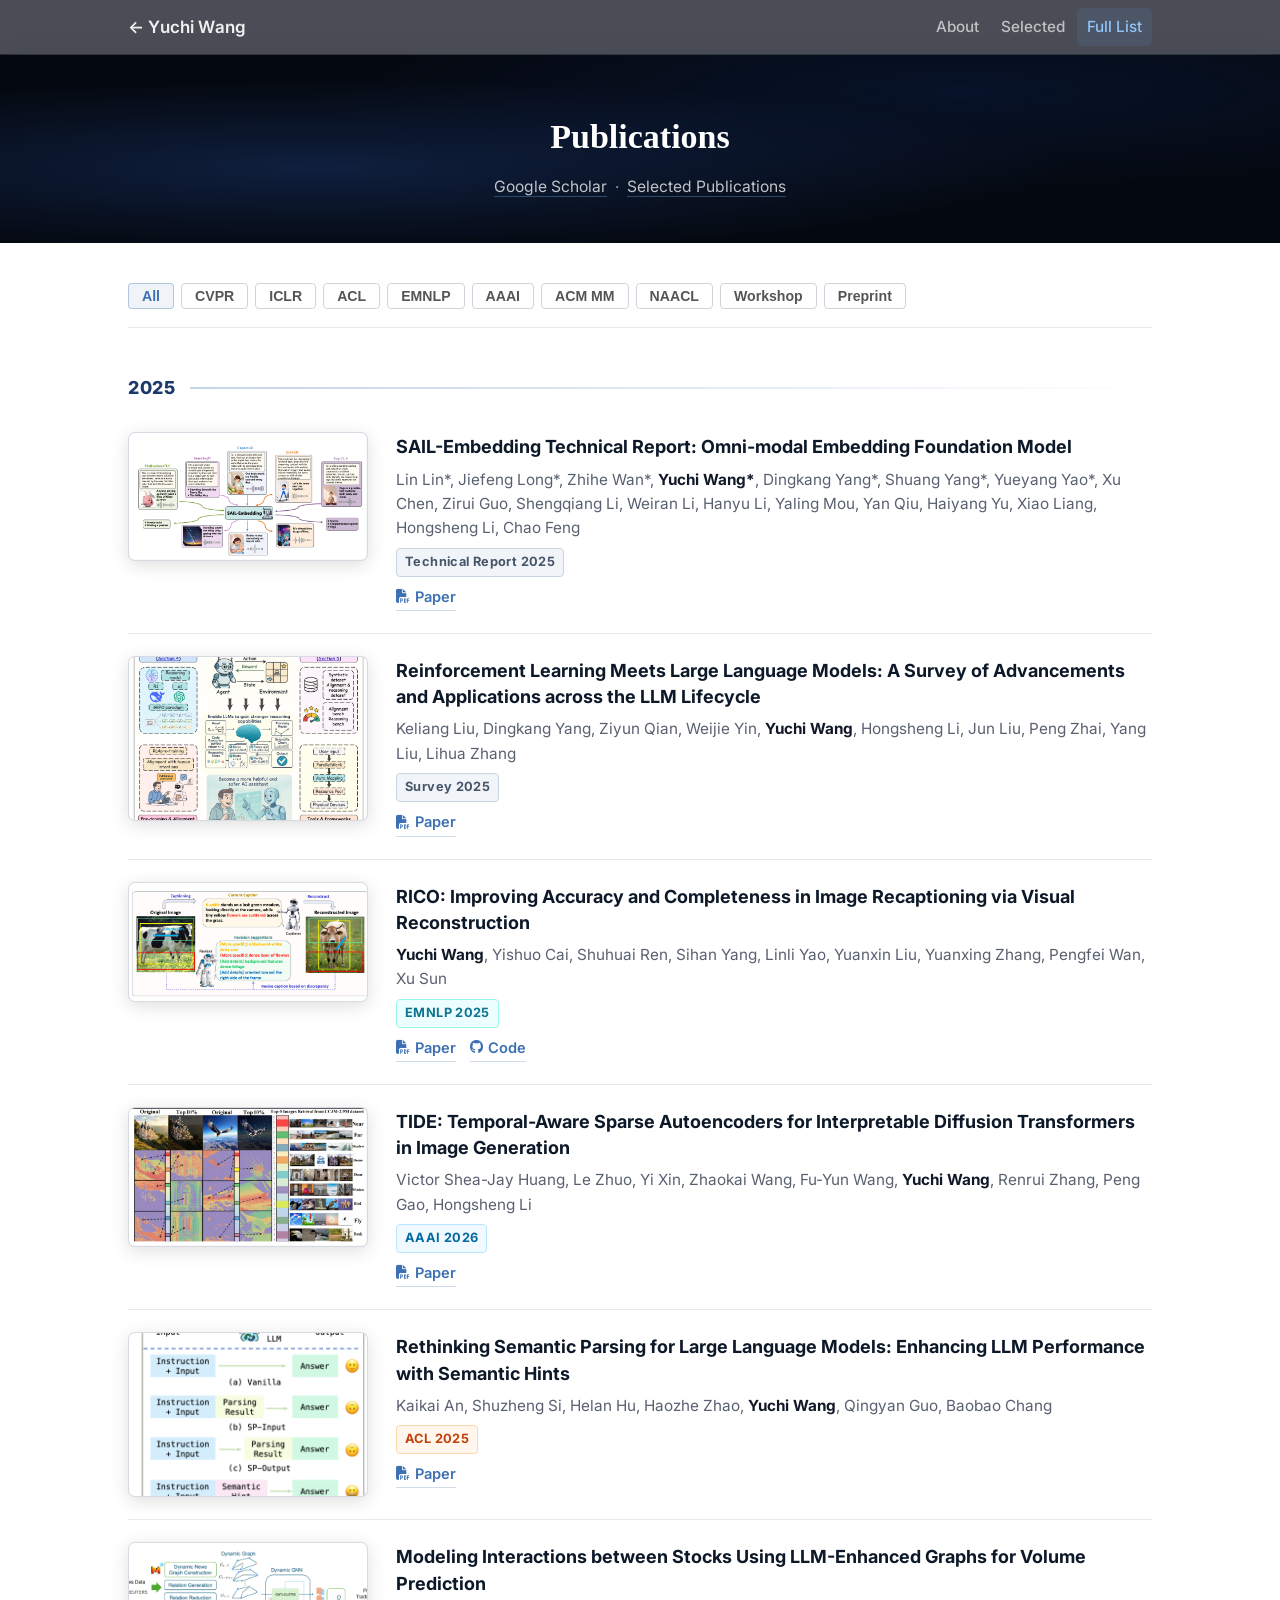
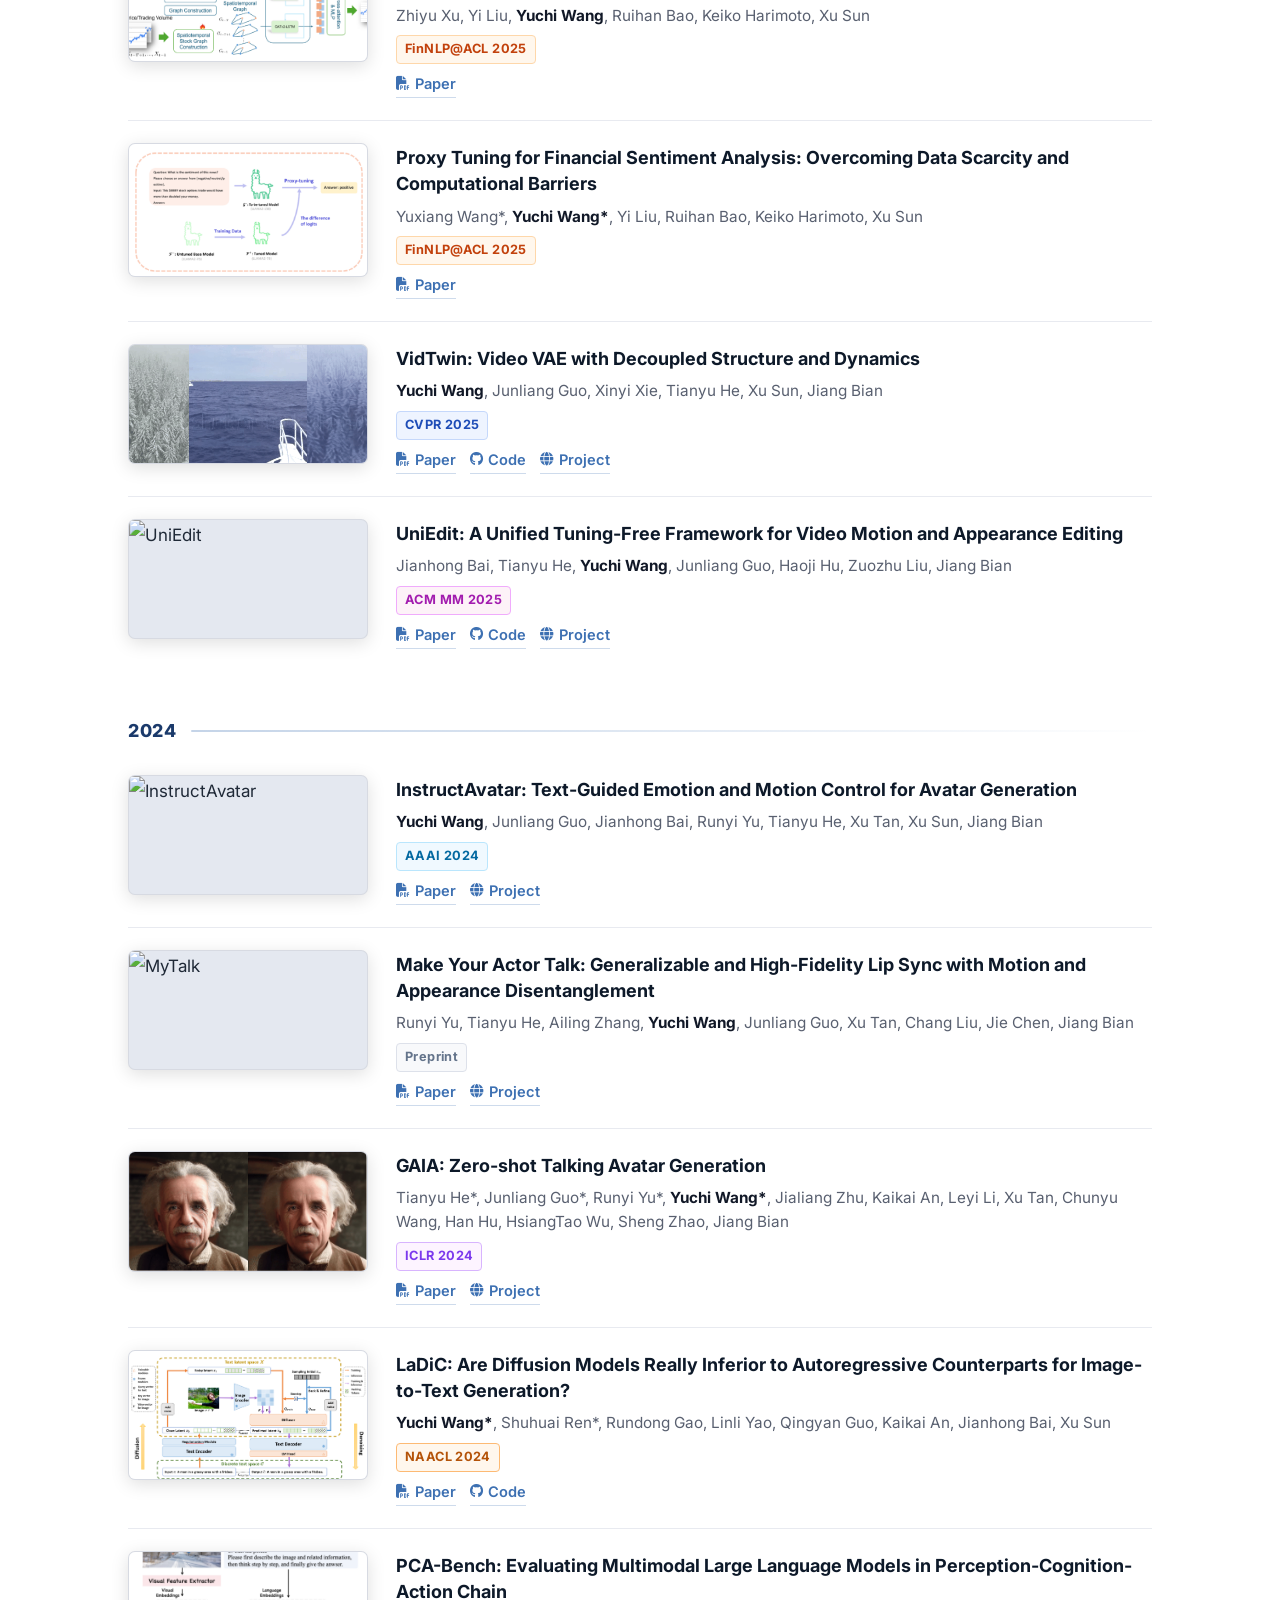
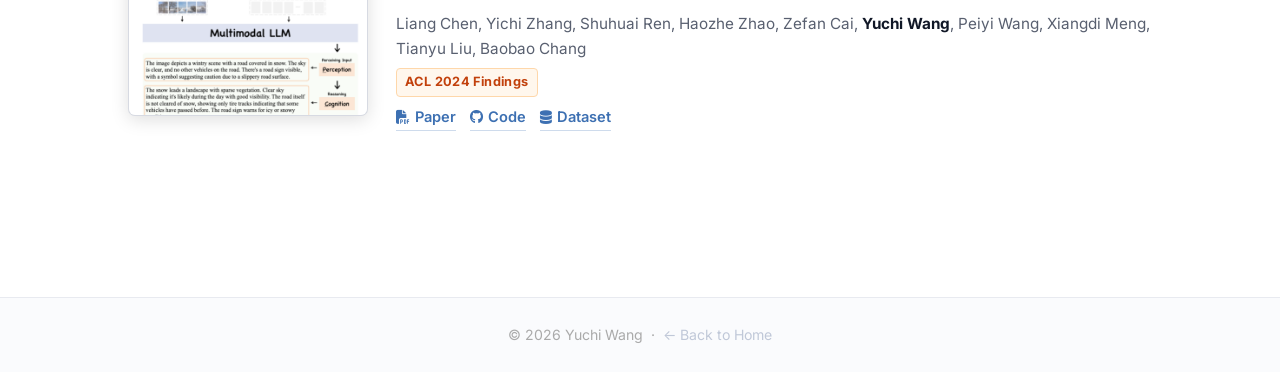
==== fulllist.html @ 80d5db93 "init" ====
<!DOCTYPE html>
<html lang="en">
<head>
  <meta charset="UTF-8">
  <meta name="viewport" content="width=device-width, initial-scale=1.0">
  <title>Full Publication List – Yuchi Wang</title>
  <link rel="preconnect" href="https://fonts.googleapis.com">
  <link rel="preconnect" href="https://fonts.gstatic.com" crossorigin>
  <link href="https://fonts.googleapis.com/css2?family=Inter:wght@300;400;500;600;700&display=swap" rel="stylesheet">
  <link rel="stylesheet" href="https://cdnjs.cloudflare.com/ajax/libs/font-awesome/6.5.0/css/all.min.css">
  <link rel="stylesheet" href="style.css">
  <style>
    body { padding-top: 54px; }

    .fl-header {
      background:
        radial-gradient(ellipse at 25% 60%, rgba(40,85,170,0.3) 0%, transparent 55%),
        radial-gradient(ellipse at 75% 20%, rgba(20,55,130,0.22) 0%, transparent 48%),
        #04080F;
      padding: 52px 48px 42px;
      text-align: center; color: #fff;
    }
    .fl-header h1 {
      font-family: 'Palatino Linotype', Palatino, Georgia, serif;
      font-size: 2rem; font-weight: 700; margin-bottom: 6px;
    }
    .fl-header p { color: rgba(255,255,255,0.6); font-size: 0.92rem; }
    .fl-header a { color: rgba(255,255,255,0.75); border-bottom: 1px solid rgba(144,196,248,0.3); }
    .fl-header a:hover { color: #90C4F8; border-bottom-color: #90C4F8; }

    .fl-content {
      max-width: 1120px; margin: 0 auto; padding: 40px 48px 80px;
    }

    /* Filter bar */
    .filter-bar {
      display: flex; flex-wrap: wrap; gap: 7px;
      margin-bottom: 36px; padding-bottom: 18px;
      border-bottom: 1px solid #e8eaf0;
    }
    .filter-btn {
      padding: 4px 13px; border-radius: 4px;
      border: 1px solid #d1d5db; background: #fff;
      font-size: 0.83rem; font-weight: 600; color: #555;
      cursor: pointer; transition: all 0.2s;
    }
    .filter-btn:hover, .filter-btn.active {
      background: rgba(61,112,178,0.08);
      border-color: rgba(61,112,178,0.35); color: #3D70B2;
    }

    /* Year section header */
    .year-section { margin-top: 44px; }
    .year-section:first-of-type { margin-top: 0; }
    .year-header {
      display: flex; align-items: center; gap: 14px;
      margin-bottom: 6px;
      font-size: 1.05rem; font-weight: 800;
      color: #1B3A6B; letter-spacing: 0.04em;
    }
    .year-header::after {
      content: ""; flex: 1; height: 2px; border-radius: 999px;
      background: linear-gradient(90deg, rgba(61,112,178,0.3) 0%, transparent 100%);
    }

    /* Use shared pub-item styles from style.css */
    /* Slightly smaller image for full list */
    .fl-content .pub-img { width: 240px; }
    .fl-content .pub-img img { min-height: 120px; max-height: 165px; }
    .fl-content .pub-item { padding: 22px 0; }

    @media (max-width: 820px) {
      .fl-content { padding: 24px 20px 60px; }
      .fl-header { padding: 40px 20px 32px; }
    }
  </style>
</head>
<body>

<nav id="navbar" class="scrolled">
  <div class="nav-inner">
    <a class="nav-brand" href="index.html">← Yuchi Wang</a>
    <ul class="nav-links">
      <li><a href="index.html#about">About</a></li>
      <li><a href="index.html#publications">Selected</a></li>
      <li><a href="fulllist.html" class="active">Full List</a></li>
    </ul>
  </div>
</nav>

<div class="fl-header">
  <h1>Publications</h1>
  <p>
    <a href="https://scholar.google.com/citations?user=RxuU_0YAAAAJ" target="_blank">Google Scholar</a>
    &nbsp;·&nbsp;
    <a href="index.html#publications">Selected Publications</a>
  </p>
</div>

<div class="fl-content">

  <!-- Filter bar -->
  <div class="filter-bar" id="filterBar">
    <button class="filter-btn active" data-filter="all">All</button>
    <button class="filter-btn" data-filter="cvpr">CVPR</button>
    <button class="filter-btn" data-filter="iclr">ICLR</button>
    <button class="filter-btn" data-filter="acl">ACL</button>
    <button class="filter-btn" data-filter="emnlp">EMNLP</button>
    <button class="filter-btn" data-filter="aaai">AAAI</button>
    <button class="filter-btn" data-filter="acmm">ACM MM</button>
    <button class="filter-btn" data-filter="naacl">NAACL</button>
    <button class="filter-btn" data-filter="workshop">Workshop</button>
    <button class="filter-btn" data-filter="preprint">Preprint</button>
  </div>

  <!-- ═══════════════ 2025 ═══════════════ -->
  <div class="year-section" data-year="2025">
    <div class="year-header">2025</div>

    <div class="pub-item" data-venue="preprint">
      <div class="pub-img">
        <img src="assets/papers/sailemb.png" alt="SAIL-Embedding" onerror="this.style.background='#e4e8f0'">
      </div>
      <div class="pub-info">
        <div class="pub-title">SAIL-Embedding Technical Report: Omni-modal Embedding Foundation Model</div>
        <div class="pub-authors">Lin Lin*, Jiefeng Long*, Zhihe Wan*, <strong>Yuchi Wang*</strong>, Dingkang Yang*, Shuang Yang*, Yueyang Yao*, Xu Chen, Zirui Guo, Shengqiang Li, Weiran Li, Hanyu Li, Yaling Mou, Yan Qiu, Haiyang Yu, Xiao Liang, Hongsheng Li, Chao Feng</div>
        <div class="pub-venue">
          <span class="venue-badge badge-report">Technical Report 2025</span>
        </div>
        <div class="pub-links">
          <a href="https://arxiv.org/abs/2510.12709" target="_blank"><i class="fa fa-file-pdf"></i> Paper</a>
        </div>
      </div>
    </div>

    <div class="pub-item" data-venue="preprint">
      <div class="pub-img">
        <img src="assets/papers/rl_survey.png" alt="RL Survey" onerror="this.style.background='#e4e8f0'">
      </div>
      <div class="pub-info">
        <div class="pub-title">Reinforcement Learning Meets Large Language Models: A Survey of Advancements and Applications across the LLM Lifecycle</div>
        <div class="pub-authors">Keliang Liu, Dingkang Yang, Ziyun Qian, Weijie Yin, <strong>Yuchi Wang</strong>, Hongsheng Li, Jun Liu, Peng Zhai, Yang Liu, Lihua Zhang</div>
        <div class="pub-venue">
          <span class="venue-badge badge-report">Survey 2025</span>
        </div>
        <div class="pub-links">
          <a href="https://arxiv.org/pdf/2509.16679" target="_blank"><i class="fa fa-file-pdf"></i> Paper</a>
        </div>
      </div>
    </div>

    <div class="pub-item" data-venue="emnlp">
      <div class="pub-img">
        <img src="assets/papers/rico.png" alt="RICO" onerror="this.style.background='#e4e8f0'">
      </div>
      <div class="pub-info">
        <div class="pub-title">RICO: Improving Accuracy and Completeness in Image Recaptioning via Visual Reconstruction</div>
        <div class="pub-authors"><strong>Yuchi Wang</strong>, Yishuo Cai, Shuhuai Ren, Sihan Yang, Linli Yao, Yuanxin Liu, Yuanxing Zhang, Pengfei Wan, Xu Sun</div>
        <div class="pub-venue">
          <span class="venue-badge badge-emnlp">EMNLP 2025</span>
        </div>
        <div class="pub-links">
          <a href="https://arxiv.org/abs/2505.22613" target="_blank"><i class="fa fa-file-pdf"></i> Paper</a>
          <a href="https://github.com/wangyuchi369/RICO" target="_blank"><i class="fa-brands fa-github"></i> Code</a>
        </div>
      </div>
    </div>

    <div class="pub-item" data-venue="aaai">
      <div class="pub-img">
        <img src="assets/papers/tide.png" alt="TIDE" onerror="this.style.background='#e4e8f0'">
      </div>
      <div class="pub-info">
        <div class="pub-title">TIDE: Temporal-Aware Sparse Autoencoders for Interpretable Diffusion Transformers in Image Generation</div>
        <div class="pub-authors">Victor Shea-Jay Huang, Le Zhuo, Yi Xin, Zhaokai Wang, Fu-Yun Wang, <strong>Yuchi Wang</strong>, Renrui Zhang, Peng Gao, Hongsheng Li</div>
        <div class="pub-venue">
          <span class="venue-badge badge-aaai">AAAI 2026</span>
        </div>
        <div class="pub-links">
          <a href="https://arxiv.org/pdf/2503.07050" target="_blank"><i class="fa fa-file-pdf"></i> Paper</a>
        </div>
      </div>
    </div>

    <div class="pub-item" data-venue="acl">
      <div class="pub-img">
        <img src="assets/papers/rethink.png" alt="Rethinking Semantic Parsing" onerror="this.style.background='#e4e8f0'">
      </div>
      <div class="pub-info">
        <div class="pub-title">Rethinking Semantic Parsing for Large Language Models: Enhancing LLM Performance with Semantic Hints</div>
        <div class="pub-authors">Kaikai An, Shuzheng Si, Helan Hu, Haozhe Zhao, <strong>Yuchi Wang</strong>, Qingyan Guo, Baobao Chang</div>
        <div class="pub-venue">
          <span class="venue-badge badge-acl">ACL 2025</span>
        </div>
        <div class="pub-links">
          <a href="https://aclanthology.org/2025.acl-short.79.pdf" target="_blank"><i class="fa fa-file-pdf"></i> Paper</a>
        </div>
      </div>
    </div>

    <div class="pub-item" data-venue="workshop">
      <div class="pub-img">
        <img src="assets/papers/graph.png" alt="Stock Graph LLM" onerror="this.style.background='#e4e8f0'">
      </div>
      <div class="pub-info">
        <div class="pub-title">Modeling Interactions between Stocks Using LLM-Enhanced Graphs for Volume Prediction</div>
        <div class="pub-authors">Zhiyu Xu, Yi Liu, <strong>Yuchi Wang</strong>, Ruihan Bao, Keiko Harimoto, Xu Sun</div>
        <div class="pub-venue">
          <span class="venue-badge badge-acl">FinNLP@ACL 2025</span>
        </div>
        <div class="pub-links">
          <a href="#" target="_blank"><i class="fa fa-file-pdf"></i> Paper</a>
        </div>
      </div>
    </div>

    <div class="pub-item" data-venue="workshop">
      <div class="pub-img">
        <img src="assets/papers/proxy.png" alt="Proxy Tuning" onerror="this.style.background='#e4e8f0'">
      </div>
      <div class="pub-info">
        <div class="pub-title">Proxy Tuning for Financial Sentiment Analysis: Overcoming Data Scarcity and Computational Barriers</div>
        <div class="pub-authors">Yuxiang Wang*, <strong>Yuchi Wang*</strong>, Yi Liu, Ruihan Bao, Keiko Harimoto, Xu Sun</div>
        <div class="pub-venue">
          <span class="venue-badge badge-acl">FinNLP@ACL 2025</span>
        </div>
        <div class="pub-links">
          <a href="#" target="_blank"><i class="fa fa-file-pdf"></i> Paper</a>
        </div>
      </div>
    </div>

    <div class="pub-item" data-venue="cvpr">
      <div class="pub-img">
        <img src="assets/papers/vidtwin.gif" alt="VidTwin"
          onerror="this.src='assets/papers/vidtwin.png'; this.onerror=null; this.style.background='#e4e8f0'">
      </div>
      <div class="pub-info">
        <div class="pub-title">VidTwin: Video VAE with Decoupled Structure and Dynamics</div>
        <div class="pub-authors"><strong>Yuchi Wang</strong>, Junliang Guo, Xinyi Xie, Tianyu He, Xu Sun, Jiang Bian</div>
        <div class="pub-venue">
          <span class="venue-badge badge-cvpr">CVPR 2025</span>
        </div>
        <div class="pub-links">
          <a href="https://arxiv.org/abs/2412.17726" target="_blank"><i class="fa fa-file-pdf"></i> Paper</a>
          <a href="https://github.com/microsoft/VidTok/tree/main" target="_blank"><i class="fa-brands fa-github"></i> Code</a>
          <a href="https://vidtwin.github.io/" target="_blank"><i class="fa-solid fa-globe"></i> Project</a>
        </div>
      </div>
    </div>

    <div class="pub-item" data-venue="acmm">
      <div class="pub-img">
        <img src="assets/papers/uniedit.gif" alt="UniEdit"
          onerror="this.src='assets/papers/uniedit.png'; this.onerror=null; this.style.background='#e4e8f0'">
      </div>
      <div class="pub-info">
        <div class="pub-title">UniEdit: A Unified Tuning-Free Framework for Video Motion and Appearance Editing</div>
        <div class="pub-authors">Jianhong Bai, Tianyu He, <strong>Yuchi Wang</strong>, Junliang Guo, Haoji Hu, Zuozhu Liu, Jiang Bian</div>
        <div class="pub-venue">
          <span class="venue-badge badge-acmm">ACM MM 2025</span>
        </div>
        <div class="pub-links">
          <a href="https://arxiv.org/abs/2402.13185" target="_blank"><i class="fa fa-file-pdf"></i> Paper</a>
          <a href="https://github.com/JianhongBai/UniEdit" target="_blank"><i class="fa-brands fa-github"></i> Code</a>
          <a href="https://jianhongbai.github.io/UniEdit/" target="_blank"><i class="fa-solid fa-globe"></i> Project</a>
        </div>
      </div>
    </div>

  </div><!-- /2025 -->

  <!-- ═══════════════ 2024 ═══════════════ -->
  <div class="year-section" data-year="2024">
    <div class="year-header">2024</div>

    <div class="pub-item" data-venue="aaai">
      <div class="pub-img">
        <img src="assets/papers/instructavatar.gif" alt="InstructAvatar"
          onerror="this.src='assets/papers/instructavatar.png'; this.onerror=null; this.style.background='#e4e8f0'">
      </div>
      <div class="pub-info">
        <div class="pub-title">InstructAvatar: Text-Guided Emotion and Motion Control for Avatar Generation</div>
        <div class="pub-authors"><strong>Yuchi Wang</strong>, Junliang Guo, Jianhong Bai, Runyi Yu, Tianyu He, Xu Tan, Xu Sun, Jiang Bian</div>
        <div class="pub-venue">
          <span class="venue-badge badge-aaai">AAAI 2024</span>
        </div>
        <div class="pub-links">
          <a href="https://arxiv.org/abs/2405.15758" target="_blank"><i class="fa fa-file-pdf"></i> Paper</a>
          <a href="https://wangyuchi369.github.io/InstructAvatar/" target="_blank"><i class="fa-solid fa-globe"></i> Project</a>
        </div>
      </div>
    </div>

    <div class="pub-item" data-venue="preprint">
      <div class="pub-img">
        <img src="assets/papers/2024_MyTalk.gif" alt="MyTalk"
          onerror="this.src='assets/papers/2024_MyTalk.png'; this.onerror=null; this.style.background='#e4e8f0'">
      </div>
      <div class="pub-info">
        <div class="pub-title">Make Your Actor Talk: Generalizable and High-Fidelity Lip Sync with Motion and Appearance Disentanglement</div>
        <div class="pub-authors">Runyi Yu, Tianyu He, Ailing Zhang, <strong>Yuchi Wang</strong>, Junliang Guo, Xu Tan, Chang Liu, Jie Chen, Jiang Bian</div>
        <div class="pub-venue">
          <span class="venue-badge badge-arxiv">Preprint</span>
        </div>
        <div class="pub-links">
          <a href="https://arxiv.org/pdf/2406.08096" target="_blank"><i class="fa fa-file-pdf"></i> Paper</a>
          <a href="https://ingrid789.github.io/MyTalk/" target="_blank"><i class="fa-solid fa-globe"></i> Project</a>
        </div>
      </div>
    </div>

    <div class="pub-item" data-venue="iclr">
      <div class="pub-img">
        <img src="assets/papers/gaia.gif" alt="GAIA"
          onerror="this.src='assets/papers/gaia.png'; this.onerror=null; this.style.background='#e4e8f0'">
      </div>
      <div class="pub-info">
        <div class="pub-title">GAIA: Zero-shot Talking Avatar Generation</div>
        <div class="pub-authors">Tianyu He*, Junliang Guo*, Runyi Yu*, <strong>Yuchi Wang*</strong>, Jialiang Zhu, Kaikai An, Leyi Li, Xu Tan, Chunyu Wang, Han Hu, HsiangTao Wu, Sheng Zhao, Jiang Bian</div>
        <div class="pub-venue">
          <span class="venue-badge badge-iclr">ICLR 2024</span>
        </div>
        <div class="pub-links">
          <a href="https://arxiv.org/abs/2311.15230" target="_blank"><i class="fa fa-file-pdf"></i> Paper</a>
          <a href="https://www.microsoft.com/en-us/research/publication/gaia-zero-shot-talking-avatar-generation/" target="_blank"><i class="fa-solid fa-globe"></i> Project</a>
        </div>
      </div>
    </div>

    <div class="pub-item" data-venue="naacl">
      <div class="pub-img">
        <img src="assets/papers/ladic.png" alt="LaDiC" onerror="this.style.background='#e4e8f0'">
      </div>
      <div class="pub-info">
        <div class="pub-title">LaDiC: Are Diffusion Models Really Inferior to Autoregressive Counterparts for Image-to-Text Generation?</div>
        <div class="pub-authors"><strong>Yuchi Wang*</strong>, Shuhuai Ren*, Rundong Gao, Linli Yao, Qingyan Guo, Kaikai An, Jianhong Bai, Xu Sun</div>
        <div class="pub-venue">
          <span class="venue-badge badge-naacl">NAACL 2024</span>
        </div>
        <div class="pub-links">
          <a href="https://arxiv.org/abs/2404.10763" target="_blank"><i class="fa fa-file-pdf"></i> Paper</a>
          <a href="https://github.com/wangyuchi369/LaDiC" target="_blank"><i class="fa-brands fa-github"></i> Code</a>
        </div>
      </div>
    </div>

    <div class="pub-item" data-venue="acl">
      <div class="pub-img">
        <img src="assets/papers/PCA.png" alt="PCA-Bench" onerror="this.style.background='#e4e8f0'">
      </div>
      <div class="pub-info">
        <div class="pub-title">PCA-Bench: Evaluating Multimodal Large Language Models in Perception-Cognition-Action Chain</div>
        <div class="pub-authors">Liang Chen, Yichi Zhang, Shuhuai Ren, Haozhe Zhao, Zefan Cai, <strong>Yuchi Wang</strong>, Peiyi Wang, Xiangdi Meng, Tianyu Liu, Baobao Chang</div>
        <div class="pub-venue">
          <span class="venue-badge badge-acl">ACL 2024 Findings</span>
        </div>
        <div class="pub-links">
          <a href="https://aclanthology.org/2024.findings-acl.64.pdf" target="_blank"><i class="fa fa-file-pdf"></i> Paper</a>
          <a href="https://github.com/pkunlp-icler/PCA-EVAL" target="_blank"><i class="fa-brands fa-github"></i> Code</a>
          <a href="https://huggingface.co/datasets/PCA-Bench/PCA-Bench-V1" target="_blank"><i class="fa-solid fa-database"></i> Dataset</a>
        </div>
      </div>
    </div>

  </div><!-- /2024 -->

</div><!-- fl-content -->

<footer>
  <p>&copy; 2026 Yuchi Wang &nbsp;·&nbsp; <a href="index.html">← Back to Home</a></p>
</footer>

<!-- Lightbox -->
<div id="lightbox" class="lb-overlay" role="dialog" aria-label="Image zoom">
  <span class="lb-close" id="lbClose" aria-label="Close">&times;</span>
  <img id="lightboxImg" src="" alt="">
</div>

<script>
  // Navbar
  const navbar = document.getElementById('navbar');
  window.addEventListener('scroll', () => {
    navbar.classList.toggle('scrolled', window.scrollY > 10);
  });

  // Filter
  document.getElementById('filterBar').addEventListener('click', e => {
    const btn = e.target.closest('.filter-btn');
    if (!btn) return;
    document.querySelectorAll('.filter-btn').forEach(b => b.classList.remove('active'));
    btn.classList.add('active');
    const filter = btn.dataset.filter;
    document.querySelectorAll('.pub-item').forEach(item => {
      const v = item.dataset.venue || '';
      item.style.display = (filter === 'all' || v === filter) ? 'flex' : 'none';
    });
    // Hide empty year sections
    document.querySelectorAll('.year-section').forEach(sec => {
      const visible = [...sec.querySelectorAll('.pub-item')]
        .some(i => i.style.display !== 'none');
      sec.style.display = visible ? '' : 'none';
    });
  });

  // Lightbox
  const lbOverlay = document.getElementById('lightbox');
  const lbImg     = document.getElementById('lightboxImg');
  const lbClose   = document.getElementById('lbClose');
  document.querySelectorAll('.pub-img img').forEach(img => {
    img.addEventListener('click', () => {
      lbImg.src = img.src; lbImg.alt = img.alt;
      lbOverlay.classList.add('open');
    });
  });
  function closeLb() { lbOverlay.classList.remove('open'); lbImg.src = ''; }
  lbOverlay.addEventListener('click', e => { if (e.target !== lbImg) closeLb(); });
  lbClose.addEventListener('click', closeLb);
  document.addEventListener('keydown', e => { if (e.key === 'Escape') closeLb(); });
</script>
</body>
</html>
---- style.css ----
/* ============================================================
   YUCHI WANG – Personal Homepage
   Accent: #3D70B2  |  Base: 17px  |  Name: Palatino
   Max-width: 1120px
   ============================================================ */

*, *::before, *::after { box-sizing: border-box; margin: 0; padding: 0; }
html { scroll-behavior: smooth; font-size: 17px; }
body {
  font-family: 'Inter', system-ui, -apple-system, sans-serif;
  color: #1f2937; background: #fff; line-height: 1.8;
}
a { color: #3D70B2; text-decoration: none; transition: color 0.2s; }
a:hover { color: #2558A0; }
p { margin-bottom: 0.9em; }
p:last-child { margin-bottom: 0; }

/* ── Shared container ──────────────────────── */
.hero-content, .page-content {
  max-width: 1120px; margin: 0 auto;
  padding-left: 48px; padding-right: 48px; width: 100%;
}

/* ── Navbar ────────────────────────────────── */
#navbar {
  position: fixed; top: 0; left: 0; right: 0; z-index: 1000;
  background: rgba(5,9,20,0.72); backdrop-filter: blur(14px);
  -webkit-backdrop-filter: blur(14px);
  border-bottom: 1px solid rgba(255,255,255,0.05);
  transition: background 0.3s, box-shadow 0.3s;
}
#navbar.scrolled {
  background: rgba(4,8,18,0.96);
  box-shadow: 0 2px 28px rgba(0,0,0,0.35);
}
.nav-inner {
  max-width: 1120px; margin: 0 auto;
  padding: 0 48px; height: 54px;
  display: flex; align-items: center; gap: 20px;
}
.nav-brand {
  font-size: 1rem; font-weight: 600;
  color: rgba(255,255,255,0.92) !important;
  white-space: nowrap; flex-shrink: 0; letter-spacing: 0.01em;
}
.nav-brand:hover { color: #90C4F8 !important; }
.nav-links { display: flex; list-style: none; gap: 2px; margin-left: auto; }
.nav-links a {
  display: block; padding: 5px 10px;
  font-size: 0.9rem; font-weight: 500;
  color: rgba(255,255,255,0.65); border-radius: 5px;
  transition: color 0.2s, background 0.2s;
}
.nav-links a:hover, .nav-links a.active {
  color: #90C4F8; background: rgba(100,170,255,0.1);
}
.nav-toggle {
  display: none; margin-left: auto; background: none; border: none;
  color: rgba(255,255,255,0.75); font-size: 1.15rem; cursor: pointer; padding: 6px;
}

/* ── Hero / Starry sky ─────────────────────── */
.hero-section {
  position: relative; min-height: 310px;
  display: flex; align-items: center;
  padding: 96px 0 62px; overflow: hidden;
}
.hero-bg {
  position: absolute; inset: 0;
  background:
    radial-gradient(ellipse at 25% 55%, rgba(40,85,170,0.35) 0%, transparent 52%),
    radial-gradient(ellipse at 78% 18%, rgba(20,55,130,0.28) 0%, transparent 48%),
    radial-gradient(ellipse at 60% 80%, rgba(10,35,90,0.2) 0%, transparent 45%),
    #04080F;
  z-index: 0; overflow: hidden;
}
@keyframes twinkle { to { opacity: 0.03; transform: scale(0.6); } }

.hero-content {
  position: relative; z-index: 1;
  display: flex; align-items: center; gap: 46px;
}
.hero-photo { flex-shrink: 0; }
.hero-photo img {
  width: 196px; height: 196px; object-fit: cover;
  border-radius: 12px; border: 2px solid rgba(144,196,248,0.28);
  box-shadow: 0 10px 40px rgba(0,0,0,0.55);
}
.hero-info { color: #fff; flex: 1; min-width: 0; }
.hero-name {
  font-family: 'Palatino Linotype', Palatino, Georgia, 'Times New Roman', serif;
  font-size: 2.1rem; font-weight: 700; line-height: 1.2;
  margin-bottom: 6px; color: #fff; letter-spacing: 0.01em;
}
.hero-name-zh {
  font-size: 1.25rem; font-weight: 400;
  color: rgba(255,255,255,0.52); margin-left: 10px;
}
.hero-title {
  font-size: 0.82rem; font-weight: 700; color: #90C4F8;
  letter-spacing: 0.1em; text-transform: uppercase; margin-bottom: 6px;
}
.hero-affil, .hero-advisor {
  font-size: 0.97rem; color: rgba(255,255,255,0.78); margin-bottom: 3px;
}
.hero-affil a, .hero-advisor a {
  color: rgba(255,255,255,0.86);
  border-bottom: 1px solid rgba(144,196,248,0.28);
}
.hero-affil a:hover, .hero-advisor a:hover {
  color: #90C4F8; border-bottom-color: #90C4F8;
}
.hero-email {
  font-size: 0.88rem; font-family: 'Courier New', monospace;
  color: rgba(255,255,255,0.42); margin: 10px 0 15px;
}
.hero-email i { color: #90C4F8; }
.hero-links { display: flex; gap: 7px; flex-wrap: wrap; }
.hero-links a {
  display: inline-flex; align-items: center; gap: 6px;
  padding: 5px 13px; border-radius: 7px;
  font-size: 0.85rem; font-weight: 600;
  color: rgba(255,255,255,0.8);
  background: rgba(255,255,255,0.07);
  border: 1px solid rgba(255,255,255,0.12);
  transition: background 0.2s, border-color 0.2s, color 0.2s, transform 0.2s;
}
.hero-links a:hover {
  background: rgba(100,170,255,0.18);
  border-color: rgba(144,196,248,0.45);
  color: #90C4F8; transform: translateY(-2px);
}

/* ── Page content ──────────────────────────── */
.page-content { padding-top: 0; padding-bottom: 72px; }

/* ── Section headings ──────────────────────── */
section { padding-top: 56px; }
.section-heading {
  position: relative; display: flex; align-items: baseline; gap: 16px;
  width: 100%; margin-bottom: 24px; padding-bottom: 14px;
  color: #1B3A6B; font-size: 1.52rem; font-weight: 700;
  letter-spacing: 0.005em; transform-origin: left center;
  transition: transform 0.24s, letter-spacing 0.28s, text-shadow 0.28s;
}
.section-heading::before {
  content: ""; position: absolute; left: 0; bottom: 0;
  width: 56px; height: 3px; border-radius: 999px;
  background: linear-gradient(90deg, #3D70B2 0%, #90C4F8 100%);
  box-shadow: 0 4px 12px rgba(61,112,178,0.25);
  transition: width 0.32s ease, box-shadow 0.3s;
}
.section-heading::after {
  content: ""; position: absolute; left: 0; right: 0; bottom: 1px;
  height: 1px; border-radius: 999px;
  background: linear-gradient(90deg,
    rgba(61,112,178,0.18) 0%, rgba(61,112,178,0.05) 45%, transparent 100%);
}
.section-heading:hover, .section-heading.section-focus {
  transform: translateX(2px); text-shadow: 0 4px 14px rgba(61,112,178,0.1);
}
.section-heading:hover::before, .section-heading.section-focus::before {
  width: 130px; box-shadow: 0 5px 16px rgba(61,112,178,0.2);
}
.fulllist-link {
  font-size: 0.87rem; font-weight: 500;
  color: rgba(61,112,178,0.6);
  border-bottom: 1px dashed rgba(61,112,178,0.3);
  align-self: flex-end; padding-bottom: 1px;
  margin-left: auto; white-space: nowrap;
}
.fulllist-link:hover { color: #3D70B2; border-bottom-style: solid; }

/* ── News ──────────────────────────────────── */
.news-box {
  height: 228px; overflow-y: auto; padding-right: 6px;
  scrollbar-width: thin; scrollbar-color: rgba(61,112,178,0.28) transparent;
}
.news-box::-webkit-scrollbar { width: 4px; }
.news-box::-webkit-scrollbar-thumb {
  background: rgba(61,112,178,0.28); border-radius: 999px;
}
.news-box ul { list-style: none; padding: 0; }
.news-box li {
  padding: 8px 0; border-bottom: 1px solid #f0f1f4;
  font-size: 0.97rem; line-height: 1.6;
}
.news-box li:last-child { border-bottom: none; }
.news-date {
  font-weight: 700; color: #3D70B2;
  margin-right: 7px; font-variant-numeric: tabular-nums;
}

/* ── Publications (flat) ───────────────────── */
.pub-category-divider {
  display: flex; align-items: center; gap: 14px;
  margin: 30px 0 4px;
  font-size: 0.78rem; font-weight: 700;
  letter-spacing: 0.12em; text-transform: uppercase; color: #3D70B2;
}
.pub-category-divider::before, .pub-category-divider::after {
  content: ""; flex: 1; height: 1px; border-radius: 999px;
  background: rgba(61,112,178,0.22);
}

.pub-item {
  display: flex; gap: 28px; padding: 26px 0;
  border-bottom: 1px solid #e8eaf0; align-items: flex-start;
}
.pub-item:last-of-type { border-bottom: none; }

.pub-img { flex-shrink: 0; width: 320px; }
.pub-img img {
  width: 100%; height: auto; min-height: 140px; max-height: 210px;
  object-fit: cover; border-radius: 7px;
  border: 1px solid rgba(0,0,0,0.06);
  box-shadow: 0 4px 18px rgba(0,0,0,0.13);
  background: #e4e8f0; display: block;
  cursor: zoom-in; transition: box-shadow 0.2s, transform 0.2s;
}
.pub-img img:hover {
  box-shadow: 0 6px 24px rgba(0,0,0,0.2); transform: scale(1.01);
}

.pub-info {
  display: flex; flex-direction: column;
  gap: 7px; justify-content: flex-start;
  flex: 1; min-width: 0; padding-top: 2px;
}
.pub-title {
  font-size: 1.06rem; font-weight: 700;
  color: #0d1929; line-height: 1.45;
}
.pub-authors { font-size: 0.9rem; color: #596070; line-height: 1.6; }
.pub-authors strong { color: #111827; font-weight: 700; }

.pub-venue { display: flex; flex-wrap: wrap; gap: 5px; align-items: center; }

/* ── Venue badges — small rounded rect ─────── */
.venue-badge {
  display: inline-block; padding: 2px 8px;
  border-radius: 4px; font-size: 0.75rem; font-weight: 700;
  letter-spacing: 0.03em; border: 1px solid transparent;
}
.badge-cvpr    { background: #eef4ff; border-color: #c5d8fb; color: #1e4db7; }
.badge-iccv    { background: #f0fdf4; border-color: #bbf7d0; color: #14694d; }
.badge-eccv    { background: #fefce8; border-color: #fde68a; color: #854d0e; }
.badge-neurips { background: #fdf4ff; border-color: #e9d5ff; color: #6b21a8; }
.badge-acl     { background: #fff7ed; border-color: #fed7aa; color: #c2410c; }
.badge-emnlp   { background: #ecfeff; border-color: #99f6e4; color: #0e7490; }
.badge-aaai    { background: #f0f9ff; border-color: #bae6fd; color: #0369a1; }
.badge-iclr    { background: #fdf4ff; border-color: #d8b4fe; color: #7c3aed; }
.badge-naacl   { background: #fff7ed; border-color: #fdba74; color: #b45309; }
.badge-acmm    { background: #fdf2f8; border-color: #f0abfc; color: #a21caf; }
.badge-coling  { background: #f0fdf4; border-color: #86efac; color: #166534; }
.badge-arxiv   { background: #f8f9fb; border-color: #dde1ea; color: #64748b; }
.badge-report  { background: #f1f5f9; border-color: #cbd5e1; color: #475569; }
.badge-highlight { background: rgba(251,191,36,0.1); border-color: rgba(251,191,36,0.4); color: #a16207; }
.badge-oral    { background: rgba(239,68,68,0.08); border-color: rgba(239,68,68,0.3); color: #b91c1c; }

.pub-links { display: flex; gap: 14px; flex-wrap: wrap; }
.pub-links a {
  display: inline-flex; align-items: center; gap: 5px;
  font-size: 0.86rem; font-weight: 600; color: #3D70B2;
  border-bottom: 1px solid rgba(61,112,178,0.25);
  transition: color 0.2s, border-color 0.2s;
}
.pub-links a:hover { color: #2558A0; border-bottom-color: #2558A0; }
.pub-links a i { font-size: 0.8rem; }

/* ── Education & Internship (flat) ─────────── */
.exp-item {
  display: flex; align-items: flex-start; gap: 28px;
  padding: 24px 0; border-bottom: 1px solid #e8eaf0;
}
.exp-item:last-of-type { border-bottom: none; }
.exp-logo {
  flex-shrink: 0; width: 204px; padding-top: 4px;
  display: flex; align-items: flex-start; justify-content: flex-start;
}
.exp-logo img {
  max-width: 204px; max-height: 96px;
  width: auto; height: auto; object-fit: contain;
}
.exp-logo-fallback {
  font-size: 0.88rem; font-weight: 700; color: #94a3b8; letter-spacing: 0.06em;
}
.exp-logo img + .exp-logo-fallback { display: none; }
.exp-info { flex: 1; }
.exp-org { font-size: 1rem; font-weight: 700; color: #0d1929; margin-bottom: 2px; line-height: 1.3; }
.exp-degree { font-size: 0.93rem; font-weight: 600; color: #2d4a6e; }
.exp-time { font-size: 0.86rem; color: #94a3b8; margin: 3px 0; }
.exp-detail { font-size: 0.9rem; color: #4a5568; }
.exp-detail em, .exp-info > em { font-style: italic; font-size: 0.9rem; color: #6b7280; }

/* ── Awards ────────────────────────────────── */
.awards-list { list-style: none; padding: 0; }
.awards-list li {
  padding: 7px 0 7px 14px;
  border-left: 2px solid rgba(61,112,178,0.22);
  margin-bottom: 6px; font-size: 0.97rem; color: #333;
  transition: border-color 0.2s;
}
.awards-list li:hover { border-left-color: #3D70B2; }
.award-year { font-weight: 700; color: #3D70B2; margin-right: 10px; }

/* ── Academic Service ──────────────────────── */
.service-block { margin-bottom: 28px; }
.service-role {
  font-weight: 700; font-size: 0.88rem; color: #1B3A6B;
  text-transform: uppercase; letter-spacing: 0.07em; margin: 22px 0 10px;
}
.service-block .service-role:first-child { margin-top: 0; }
.service-tags { display: flex; flex-wrap: wrap; gap: 7px; }
.stag {
  display: inline-block; padding: 4px 11px;
  border-radius: 4px; font-size: 0.83rem; font-weight: 600;
  border: 1px solid transparent; cursor: default;
  transition: transform 0.18s, box-shadow 0.18s;
}
.stag:hover { transform: translateY(-2px); box-shadow: 0 4px 10px rgba(0,0,0,0.08); }
.tag-cvpr    { background: #eef4ff; border-color: #c5d8fb; color: #1e4db7; }
.tag-iccv    { background: #f0fdf4; border-color: #bbf7d0; color: #14694d; }
.tag-eccv    { background: #fefce8; border-color: #fde68a; color: #854d0e; }
.tag-neurips { background: #fdf4ff; border-color: #e9d5ff; color: #6b21a8; }
.tag-acl     { background: #fff7ed; border-color: #fed7aa; color: #c2410c; }
.tag-emnlp   { background: #ecfeff; border-color: #99f6e4; color: #0e7490; }
.tag-aaai    { background: #f0f9ff; border-color: #bae6fd; color: #0369a1; }
.tag-iclr    { background: #fdf4ff; border-color: #d8b4fe; color: #7c3aed; }

/* TA list */
.ta-list { list-style: none; padding: 0; display: flex; flex-direction: column; gap: 4px; }
.ta-list li {
  font-size: 0.93rem; color: #374151; padding: 7px 0;
  border-bottom: 1px solid #f0f1f4;
  display: flex; align-items: baseline; flex-wrap: wrap; gap: 4px;
}
.ta-list li:last-child { border-bottom: none; }
.ta-course { font-weight: 600; color: #1a2c4a; }
.ta-meta   { font-size: 0.84rem; color: #94a3b8; }

/* ── Lightbox ──────────────────────────────── */
.lb-overlay {
  display: none; position: fixed; inset: 0;
  background: rgba(0,0,0,0.88); z-index: 9999;
  cursor: zoom-out; place-items: center;
}
.lb-overlay.open { display: grid; }
.lb-overlay img {
  max-width: 90vw; max-height: 88vh;
  border-radius: 10px;
  box-shadow: 0 24px 72px rgba(0,0,0,0.65);
  cursor: default; animation: lbIn 0.18s ease;
}
@keyframes lbIn { from { opacity: 0; transform: scale(0.94); } to { opacity: 1; transform: scale(1); } }
.lb-close {
  position: fixed; top: 20px; right: 28px;
  color: rgba(255,255,255,0.75); font-size: 1.8rem;
  cursor: pointer; line-height: 1; z-index: 10000;
  transition: color 0.2s;
}
.lb-close:hover { color: #fff; }

/* ── Footer ────────────────────────────────── */
footer {
  margin-top: 64px; padding: 24px 48px;
  text-align: center; font-size: 0.83rem; color: #aaa;
  border-top: 1px solid #e8eaf0; background: #fafbfd;
}
footer a { color: #c0c8d8; }
footer a:hover { color: #3D70B2; }

/* ── Responsive ────────────────────────────── */
@media (max-width: 820px) {
  html { font-size: 15px; }
  .hero-content, .page-content, .nav-inner { padding-left: 20px; padding-right: 20px; }
  footer { padding-left: 20px; padding-right: 20px; }
  .nav-links {
    display: none; flex-direction: column;
    position: absolute; top: 54px; left: 0; right: 0;
    background: rgba(4,8,18,0.97); padding: 10px 14px; gap: 2px;
  }
  .nav-links.open { display: flex; }
  .nav-toggle { display: block; }
  .hero-content { flex-direction: column; align-items: flex-start; gap: 18px; }
  .hero-photo img { width: 144px; height: 144px; }
  .hero-name { font-size: 1.55rem; }
  .pub-item { flex-direction: column; }
  .pub-img { width: 100%; }
  .pub-img img { max-height: 220px; min-height: unset; }
  .exp-item { flex-direction: column; gap: 12px; }
  .exp-logo { width: auto; }
  .exp-logo img { max-height: 60px; }
  .section-heading { font-size: 1.3rem; }
  .section-heading::before { width: 42px; }
  .section-heading:hover::before { width: 90px; }
}
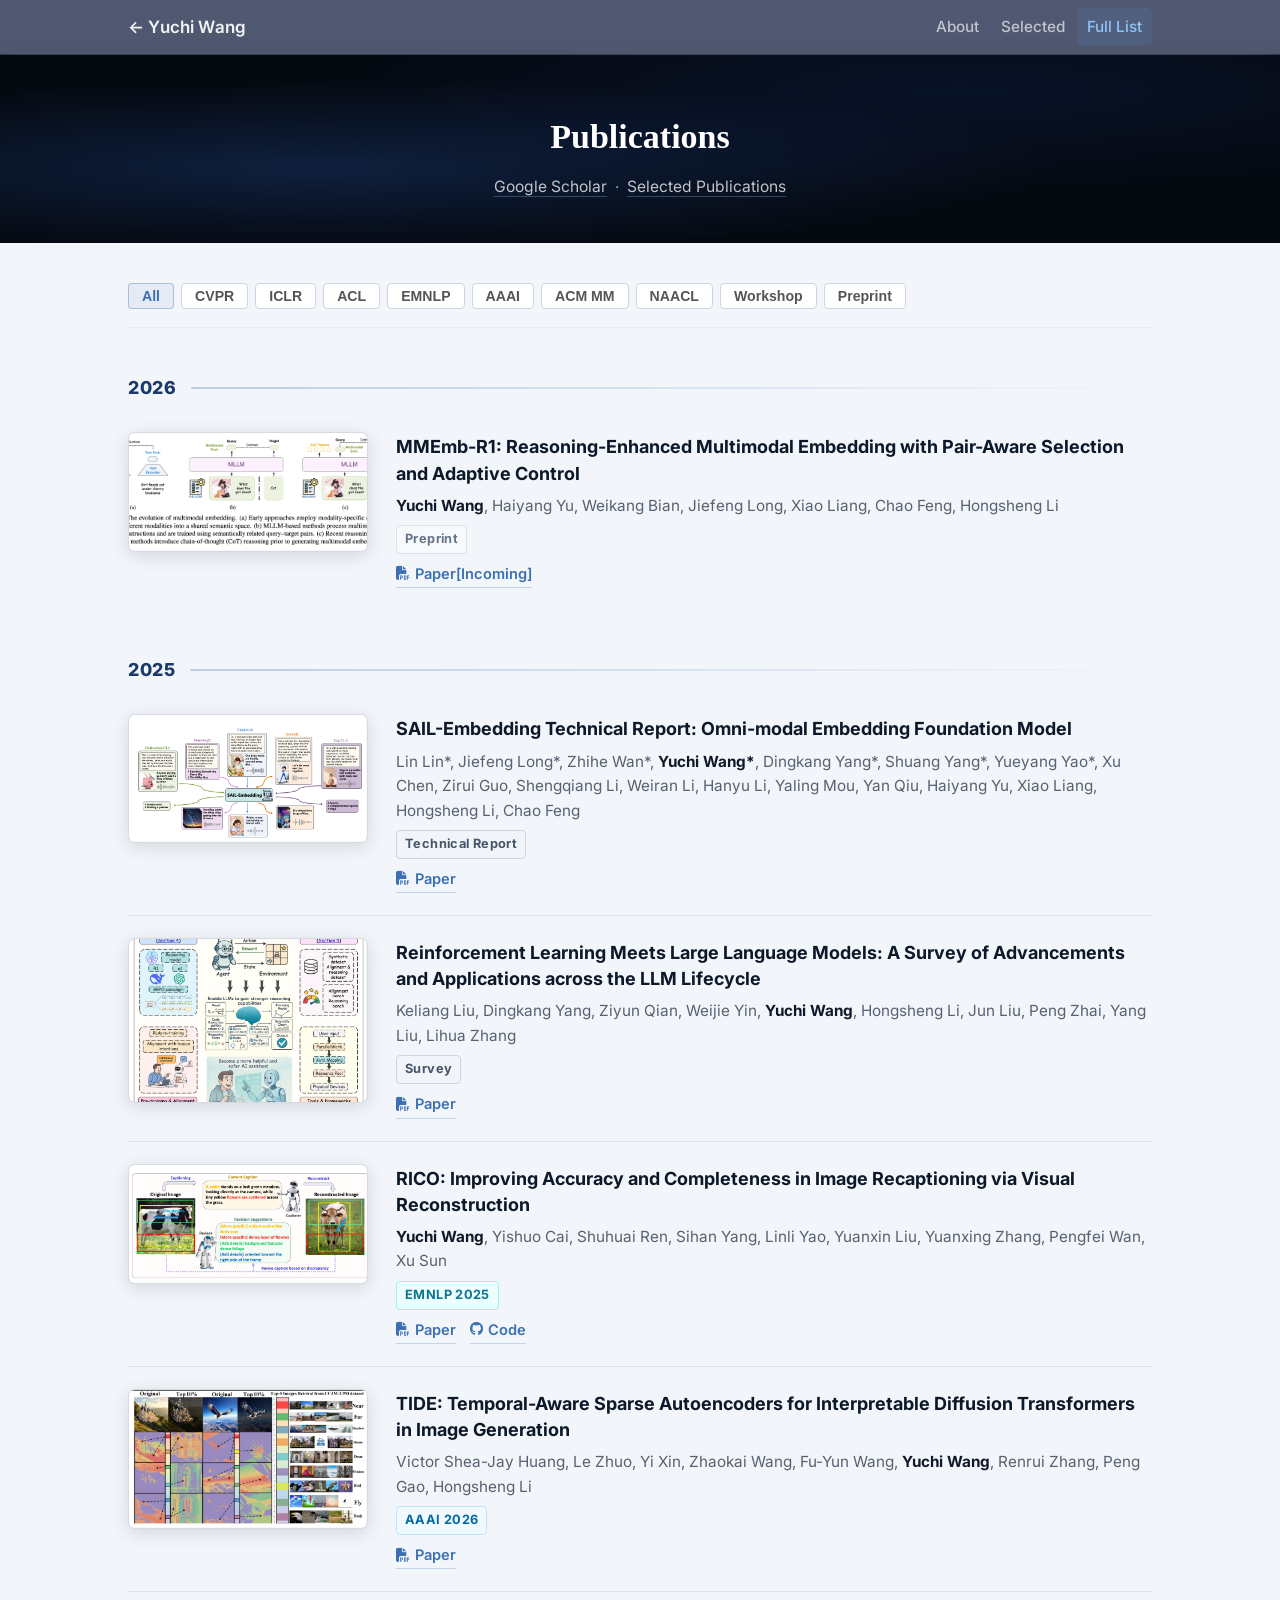
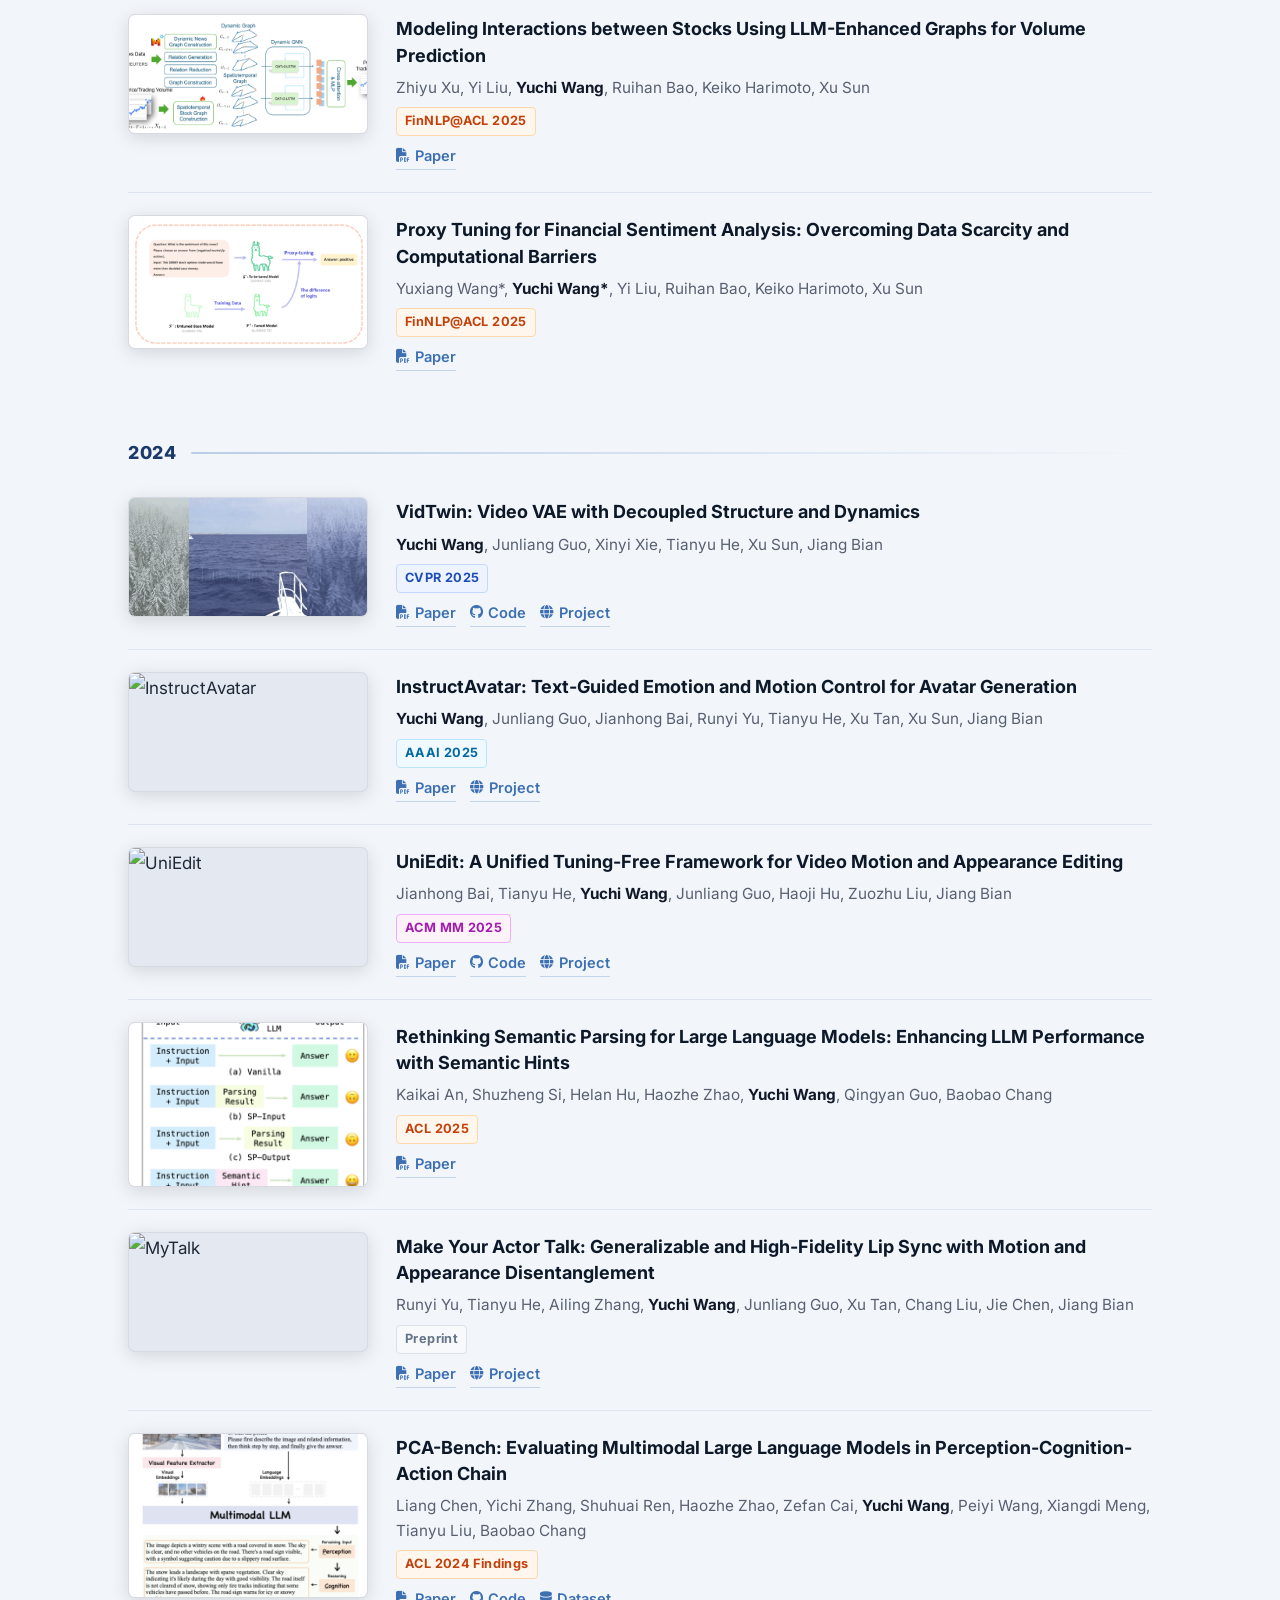
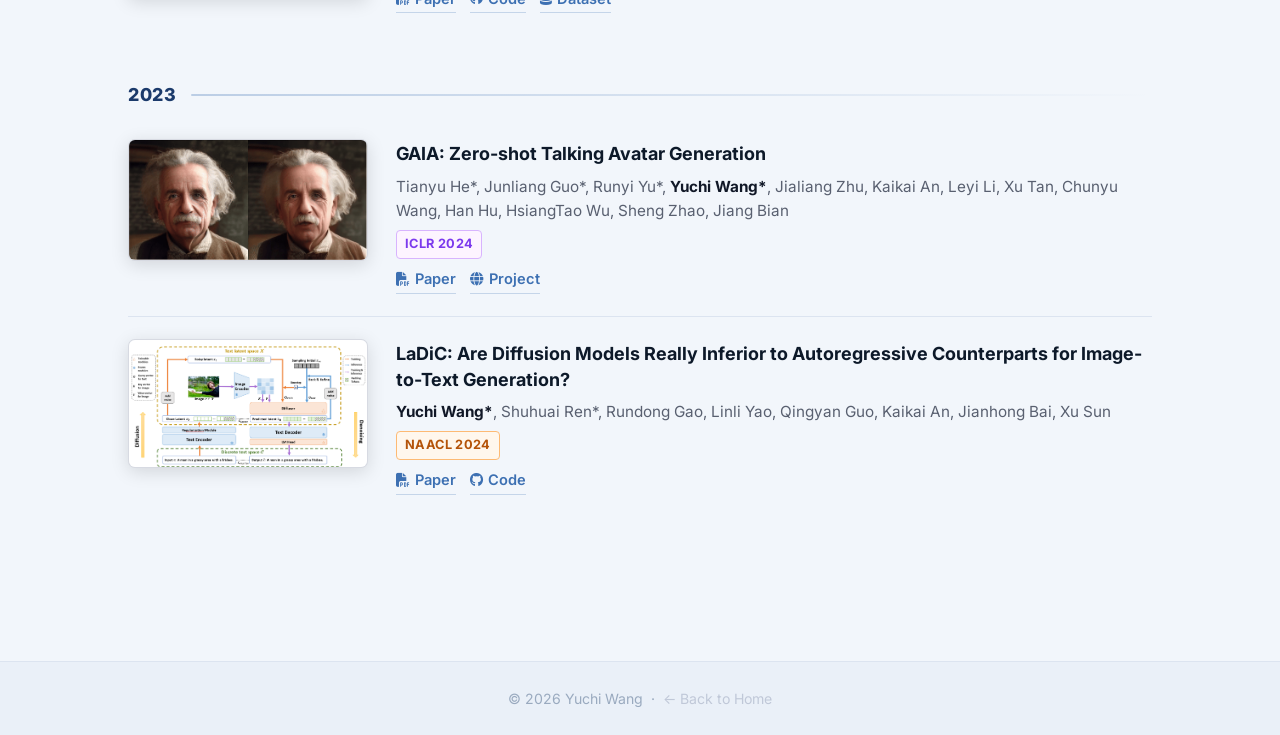
==== commit db8a37cd: "update mmemb r1" ====
--- a/fulllist.html
+++ b/fulllist.html
@@ -113,6 +113,27 @@
     <button class="filter-btn" data-filter="preprint">Preprint</button>
   </div>
 
+
+    <!-- ═══════════════ 2026 ═══════════════ -->
+    <div class="year-section" data-year="2026">
+      <div class="year-header">2026</div>
+      <div class="pub-item" data-venue="preprint">
+        <div class="pub-img">
+          <img src="assets/papers/mmemb.png" alt="embr1" onerror="this.style.background='#f0f0f0'">
+        </div>
+        <div class="pub-info">
+          <div class="pub-title">MMEmb-R1: Reasoning-Enhanced Multimodal Embedding with Pair-Aware Selection and Adaptive Control</div>
+          <div class="pub-authors"> <strong>Yuchi Wang</strong>, Haiyang Yu, Weikang Bian, Jiefeng Long, Xiao Liang, Chao Feng, Hongsheng Li</div>
+          <div class="pub-venue">
+            <span class="venue-badge badge-arxiv">Preprint</span>
+          </div>
+          <div class="pub-links">
+            <a href="https://arxiv.org/" target="_blank"><i class="fa fa-file-pdf"></i> Paper[Incoming]</a>
+          </div>
+        </div>
+      </div>
+    </div><!-- /2026 -->
+
   <!-- ═══════════════ 2025 ═══════════════ -->
   <div class="year-section" data-year="2025">
     <div class="year-header">2025</div>
@@ -125,7 +146,7 @@
         <div class="pub-title">SAIL-Embedding Technical Report: Omni-modal Embedding Foundation Model</div>
         <div class="pub-authors">Lin Lin*, Jiefeng Long*, Zhihe Wan*, <strong>Yuchi Wang*</strong>, Dingkang Yang*, Shuang Yang*, Yueyang Yao*, Xu Chen, Zirui Guo, Shengqiang Li, Weiran Li, Hanyu Li, Yaling Mou, Yan Qiu, Haiyang Yu, Xiao Liang, Hongsheng Li, Chao Feng</div>
         <div class="pub-venue">
-          <span class="venue-badge badge-report">Technical Report 2025</span>
+          <span class="venue-badge badge-report">Technical Report</span>
         </div>
         <div class="pub-links">
           <a href="https://arxiv.org/abs/2510.12709" target="_blank"><i class="fa fa-file-pdf"></i> Paper</a>
@@ -141,7 +162,7 @@
         <div class="pub-title">Reinforcement Learning Meets Large Language Models: A Survey of Advancements and Applications across the LLM Lifecycle</div>
         <div class="pub-authors">Keliang Liu, Dingkang Yang, Ziyun Qian, Weijie Yin, <strong>Yuchi Wang</strong>, Hongsheng Li, Jun Liu, Peng Zhai, Yang Liu, Lihua Zhang</div>
         <div class="pub-venue">
-          <span class="venue-badge badge-report">Survey 2025</span>
+          <span class="venue-badge badge-report">Survey</span>
         </div>
         <div class="pub-links">
           <a href="https://arxiv.org/pdf/2509.16679" target="_blank"><i class="fa fa-file-pdf"></i> Paper</a>
@@ -182,21 +203,7 @@
       </div>
     </div>
 
-    <div class="pub-item" data-venue="acl">
-      <div class="pub-img">
-        <img src="assets/papers/rethink.png" alt="Rethinking Semantic Parsing" onerror="this.style.background='#e4e8f0'">
-      </div>
-      <div class="pub-info">
-        <div class="pub-title">Rethinking Semantic Parsing for Large Language Models: Enhancing LLM Performance with Semantic Hints</div>
-        <div class="pub-authors">Kaikai An, Shuzheng Si, Helan Hu, Haozhe Zhao, <strong>Yuchi Wang</strong>, Qingyan Guo, Baobao Chang</div>
-        <div class="pub-venue">
-          <span class="venue-badge badge-acl">ACL 2025</span>
-        </div>
-        <div class="pub-links">
-          <a href="https://aclanthology.org/2025.acl-short.79.pdf" target="_blank"><i class="fa fa-file-pdf"></i> Paper</a>
-        </div>
-      </div>
-    </div>
+
 
     <div class="pub-item" data-venue="workshop">
       <div class="pub-img">
@@ -229,6 +236,16 @@
         </div>
       </div>
     </div>
+
+
+
+
+
+  </div><!-- /2025 -->
+
+  <!-- ═══════════════ 2024 ═══════════════ -->
+  <div class="year-section" data-year="2024">
+    <div class="year-header">2024</div>
 
     <div class="pub-item" data-venue="cvpr">
       <div class="pub-img">
@@ -249,6 +266,25 @@
       </div>
     </div>
 
+    <div class="pub-item" data-venue="aaai">
+      <div class="pub-img">
+        <img src="assets/papers/instructavatar.gif" alt="InstructAvatar"
+          onerror="this.src='assets/papers/instructavatar.png'; this.onerror=null; this.style.background='#e4e8f0'">
+      </div>
+      <div class="pub-info">
+        <div class="pub-title">InstructAvatar: Text-Guided Emotion and Motion Control for Avatar Generation</div>
+        <div class="pub-authors"><strong>Yuchi Wang</strong>, Junliang Guo, Jianhong Bai, Runyi Yu, Tianyu He, Xu Tan, Xu Sun, Jiang Bian</div>
+        <div class="pub-venue">
+          <span class="venue-badge badge-aaai">AAAI 2025</span>
+        </div>
+        <div class="pub-links">
+          <a href="https://arxiv.org/abs/2405.15758" target="_blank"><i class="fa fa-file-pdf"></i> Paper</a>
+          <a href="https://wangyuchi369.github.io/InstructAvatar/" target="_blank"><i class="fa-solid fa-globe"></i> Project</a>
+        </div>
+      </div>
+    </div>
+
+
     <div class="pub-item" data-venue="acmm">
       <div class="pub-img">
         <img src="assets/papers/uniedit.gif" alt="UniEdit"
@@ -268,26 +304,18 @@
       </div>
     </div>
 
-  </div><!-- /2025 -->
-
-  <!-- ═══════════════ 2024 ═══════════════ -->
-  <div class="year-section" data-year="2024">
-    <div class="year-header">2024</div>
-
-    <div class="pub-item" data-venue="aaai">
-      <div class="pub-img">
-        <img src="assets/papers/instructavatar.gif" alt="InstructAvatar"
-          onerror="this.src='assets/papers/instructavatar.png'; this.onerror=null; this.style.background='#e4e8f0'">
-      </div>
-      <div class="pub-info">
-        <div class="pub-title">InstructAvatar: Text-Guided Emotion and Motion Control for Avatar Generation</div>
-        <div class="pub-authors"><strong>Yuchi Wang</strong>, Junliang Guo, Jianhong Bai, Runyi Yu, Tianyu He, Xu Tan, Xu Sun, Jiang Bian</div>
-        <div class="pub-venue">
-          <span class="venue-badge badge-aaai">AAAI 2024</span>
-        </div>
-        <div class="pub-links">
-          <a href="https://arxiv.org/abs/2405.15758" target="_blank"><i class="fa fa-file-pdf"></i> Paper</a>
-          <a href="https://wangyuchi369.github.io/InstructAvatar/" target="_blank"><i class="fa-solid fa-globe"></i> Project</a>
+    <div class="pub-item" data-venue="acl">
+      <div class="pub-img">
+        <img src="assets/papers/rethink.png" alt="Rethinking Semantic Parsing" onerror="this.style.background='#e4e8f0'">
+      </div>
+      <div class="pub-info">
+        <div class="pub-title">Rethinking Semantic Parsing for Large Language Models: Enhancing LLM Performance with Semantic Hints</div>
+        <div class="pub-authors">Kaikai An, Shuzheng Si, Helan Hu, Haozhe Zhao, <strong>Yuchi Wang</strong>, Qingyan Guo, Baobao Chang</div>
+        <div class="pub-venue">
+          <span class="venue-badge badge-acl">ACL 2025</span>
+        </div>
+        <div class="pub-links">
+          <a href="https://aclanthology.org/2025.acl-short.79.pdf" target="_blank"><i class="fa fa-file-pdf"></i> Paper</a>
         </div>
       </div>
     </div>
@@ -310,40 +338,6 @@
       </div>
     </div>
 
-    <div class="pub-item" data-venue="iclr">
-      <div class="pub-img">
-        <img src="assets/papers/gaia.gif" alt="GAIA"
-          onerror="this.src='assets/papers/gaia.png'; this.onerror=null; this.style.background='#e4e8f0'">
-      </div>
-      <div class="pub-info">
-        <div class="pub-title">GAIA: Zero-shot Talking Avatar Generation</div>
-        <div class="pub-authors">Tianyu He*, Junliang Guo*, Runyi Yu*, <strong>Yuchi Wang*</strong>, Jialiang Zhu, Kaikai An, Leyi Li, Xu Tan, Chunyu Wang, Han Hu, HsiangTao Wu, Sheng Zhao, Jiang Bian</div>
-        <div class="pub-venue">
-          <span class="venue-badge badge-iclr">ICLR 2024</span>
-        </div>
-        <div class="pub-links">
-          <a href="https://arxiv.org/abs/2311.15230" target="_blank"><i class="fa fa-file-pdf"></i> Paper</a>
-          <a href="https://www.microsoft.com/en-us/research/publication/gaia-zero-shot-talking-avatar-generation/" target="_blank"><i class="fa-solid fa-globe"></i> Project</a>
-        </div>
-      </div>
-    </div>
-
-    <div class="pub-item" data-venue="naacl">
-      <div class="pub-img">
-        <img src="assets/papers/ladic.png" alt="LaDiC" onerror="this.style.background='#e4e8f0'">
-      </div>
-      <div class="pub-info">
-        <div class="pub-title">LaDiC: Are Diffusion Models Really Inferior to Autoregressive Counterparts for Image-to-Text Generation?</div>
-        <div class="pub-authors"><strong>Yuchi Wang*</strong>, Shuhuai Ren*, Rundong Gao, Linli Yao, Qingyan Guo, Kaikai An, Jianhong Bai, Xu Sun</div>
-        <div class="pub-venue">
-          <span class="venue-badge badge-naacl">NAACL 2024</span>
-        </div>
-        <div class="pub-links">
-          <a href="https://arxiv.org/abs/2404.10763" target="_blank"><i class="fa fa-file-pdf"></i> Paper</a>
-          <a href="https://github.com/wangyuchi369/LaDiC" target="_blank"><i class="fa-brands fa-github"></i> Code</a>
-        </div>
-      </div>
-    </div>
 
     <div class="pub-item" data-venue="acl">
       <div class="pub-img">
@@ -364,6 +358,51 @@
     </div>
 
   </div><!-- /2024 -->
+
+  <!-- ═══════════════ 2023 ═══════════════ -->
+  <div class="year-section" data-year="2023">
+    <div class="year-header">2023</div>
+    <div class="pub-item" data-venue="iclr">
+      <div class="pub-img">
+        <img src="assets/papers/gaia.gif" alt="GAIA"
+          onerror="this.src='assets/papers/gaia.png'; this.onerror=null; this.style.background='#e4e8f0'">
+      </div>
+      <div class="pub-info">
+        <div class="pub-title">GAIA: Zero-shot Talking Avatar Generation</div>
+        <div class="pub-authors">Tianyu He*, Junliang Guo*, Runyi Yu*, <strong>Yuchi Wang*</strong>, Jialiang Zhu, Kaikai An, Leyi Li, Xu Tan, Chunyu Wang, Han Hu, HsiangTao Wu, Sheng Zhao, Jiang Bian</div>
+        <div class="pub-venue">
+          <span class="venue-badge badge-iclr">ICLR 2024</span>
+        </div>
+        <div class="pub-links">
+          <a href="https://arxiv.org/abs/2311.15230" target="_blank"><i class="fa fa-file-pdf"></i> Paper</a>
+          <a href="hhttps://gaiavatar.github.io/gaia/" target="_blank"><i class="fa-solid fa-globe"></i> Project</a>
+        </div>
+      </div>
+    </div>
+
+    <div class="pub-item" data-venue="naacl">
+      <div class="pub-img">
+        <img src="assets/papers/ladic.png" alt="LaDiC" onerror="this.style.background='#e4e8f0'">
+      </div>
+      <div class="pub-info">
+        <div class="pub-title">LaDiC: Are Diffusion Models Really Inferior to Autoregressive Counterparts for Image-to-Text Generation?</div>
+        <div class="pub-authors"><strong>Yuchi Wang*</strong>, Shuhuai Ren*, Rundong Gao, Linli Yao, Qingyan Guo, Kaikai An, Jianhong Bai, Xu Sun</div>
+        <div class="pub-venue">
+          <span class="venue-badge badge-naacl">NAACL 2024</span>
+        </div>
+        <div class="pub-links">
+          <a href="https://arxiv.org/abs/2404.10763" target="_blank"><i class="fa fa-file-pdf"></i> Paper</a>
+          <a href="https://github.com/wangyuchi369/LaDiC" target="_blank"><i class="fa-brands fa-github"></i> Code</a>
+        </div>
+      </div>
+    </div>
+
+    </div>
+  </div><!-- /2023 -->
+
+
+
+
 
 </div><!-- fl-content -->
 
--- a/style.css
+++ b/style.css
@@ -8,7 +8,7 @@
 html { scroll-behavior: smooth; font-size: 17px; }
 body {
   font-family: 'Inter', system-ui, -apple-system, sans-serif;
-  color: #1f2937; background: #fff; line-height: 1.8;
+  color: #1f2937; background: #f2f6fb; line-height: 1.8;
 }
 a { color: #3D70B2; text-decoration: none; transition: color 0.2s; }
 a:hover { color: #2558A0; }
@@ -24,14 +24,14 @@
 /* ── Navbar ────────────────────────────────── */
 #navbar {
   position: fixed; top: 0; left: 0; right: 0; z-index: 1000;
-  background: rgba(5,9,20,0.72); backdrop-filter: blur(14px);
+  background: rgba(10,22,54,0.70); backdrop-filter: blur(14px);
   -webkit-backdrop-filter: blur(14px);
-  border-bottom: 1px solid rgba(255,255,255,0.05);
+  border-bottom: 1px solid rgba(255,255,255,0.07);
   transition: background 0.3s, box-shadow 0.3s;
 }
 #navbar.scrolled {
-  background: rgba(4,8,18,0.96);
-  box-shadow: 0 2px 28px rgba(0,0,0,0.35);
+  background: rgba(8,18,48,0.94);
+  box-shadow: 0 2px 24px rgba(30,60,140,0.18);
 }
 .nav-inner {
   max-width: 1120px; margin: 0 auto;
@@ -68,13 +68,20 @@
 .hero-bg {
   position: absolute; inset: 0;
   background:
-    radial-gradient(ellipse at 25% 55%, rgba(40,85,170,0.35) 0%, transparent 52%),
-    radial-gradient(ellipse at 78% 18%, rgba(20,55,130,0.28) 0%, transparent 48%),
-    radial-gradient(ellipse at 60% 80%, rgba(10,35,90,0.2) 0%, transparent 45%),
-    #04080F;
+    radial-gradient(ellipse at 20% 40%, rgba(80,130,230,0.30) 0%, transparent 50%),
+    radial-gradient(ellipse at 75% 15%, rgba(100,80,200,0.22) 0%, transparent 45%),
+    radial-gradient(ellipse at 55% 75%, rgba(30,90,180,0.25) 0%, transparent 48%),
+    radial-gradient(ellipse at 90% 60%, rgba(60,160,200,0.15) 0%, transparent 40%),
+    #0b1835;
   z-index: 0; overflow: hidden;
 }
-@keyframes twinkle { to { opacity: 0.03; transform: scale(0.6); } }
+/* Bottom fade: hero seamlessly blends into the page background */
+.hero-bg::after {
+  content: ""; position: absolute; bottom: 0; left: 0; right: 0;
+  height: 16px; pointer-events: none;
+  background: linear-gradient(to bottom, transparent 0%, rgba(242,246,251,0.85) 100%);
+}
+@keyframes twinkle { to { opacity: 0.04; transform: scale(0.55); } }
 
 .hero-content {
   position: relative; z-index: 1;
@@ -163,13 +170,22 @@
   width: 130px; box-shadow: 0 5px 16px rgba(61,112,178,0.2);
 }
 .fulllist-link {
-  font-size: 0.87rem; font-weight: 500;
-  color: rgba(61,112,178,0.6);
-  border-bottom: 1px dashed rgba(61,112,178,0.3);
-  align-self: flex-end; padding-bottom: 1px;
+  font-size: 0.82rem; font-weight: 600;
+  color: #3D70B2;
+  background: rgba(61,112,178,0.07);
+  border: 1px solid rgba(61,112,178,0.28);
+  border-radius: 6px;
+  padding: 3px 11px;
+  align-self: flex-end;
   margin-left: auto; white-space: nowrap;
-}
-.fulllist-link:hover { color: #3D70B2; border-bottom-style: solid; }
+  transition: background 0.2s, border-color 0.2s, color 0.2s, transform 0.2s;
+}
+.fulllist-link:hover {
+  background: rgba(61,112,178,0.15);
+  border-color: #3D70B2;
+  color: #2558A0;
+  transform: translateY(-1px);
+}
 
 /* ── News ──────────────────────────────────── */
 .news-box {
@@ -182,7 +198,7 @@
 }
 .news-box ul { list-style: none; padding: 0; }
 .news-box li {
-  padding: 8px 0; border-bottom: 1px solid #f0f1f4;
+  padding: 8px 0; border-bottom: 1px solid #dde5f0;
   font-size: 0.97rem; line-height: 1.6;
 }
 .news-box li:last-child { border-bottom: none; }
@@ -205,7 +221,7 @@
 
 .pub-item {
   display: flex; gap: 28px; padding: 26px 0;
-  border-bottom: 1px solid #e8eaf0; align-items: flex-start;
+  border-bottom: 1px solid #dce4f0; align-items: flex-start;
 }
 .pub-item:last-of-type { border-bottom: none; }
 
@@ -271,7 +287,7 @@
 /* ── Education & Internship (flat) ─────────── */
 .exp-item {
   display: flex; align-items: flex-start; gap: 28px;
-  padding: 24px 0; border-bottom: 1px solid #e8eaf0;
+  padding: 24px 0; border-bottom: 1px solid #dce4f0;
 }
 .exp-item:last-of-type { border-bottom: none; }
 .exp-logo {
@@ -281,6 +297,9 @@
 .exp-logo img {
   max-width: 204px; max-height: 96px;
   width: auto; height: auto; object-fit: contain;
+}
+.exp-logo img.logo-compact {
+  max-width: 120px; max-height: 60px;
 }
 .exp-logo-fallback {
   font-size: 0.88rem; font-weight: 700; color: #94a3b8; letter-spacing: 0.06em;
@@ -307,10 +326,20 @@
 /* ── Academic Service ──────────────────────── */
 .service-block { margin-bottom: 28px; }
 .service-role {
-  font-weight: 700; font-size: 0.88rem; color: #1B3A6B;
-  text-transform: uppercase; letter-spacing: 0.07em; margin: 22px 0 10px;
+  font-weight: 700; font-size: 1rem; color: #1B3A6B;
+  text-transform: uppercase; letter-spacing: 0.08em; margin: 22px 0 10px;
+  display: flex; align-items: center; gap: 10px;
+}
+.service-role::after {
+  content: ""; flex: 1; height: 1px;
+  background: linear-gradient(90deg, rgba(61,112,178,0.2) 0%, transparent 100%);
+  border-radius: 999px;
 }
 .service-block .service-role:first-child { margin-top: 0; }
+.service-block .service-role:not(:first-child) {
+  margin-top: 28px; padding-top: 20px;
+  border-top: 1px solid #dce4f0;
+}
 .service-tags { display: flex; flex-wrap: wrap; gap: 7px; }
 .stag {
   display: inline-block; padding: 4px 11px;
@@ -332,7 +361,7 @@
 .ta-list { list-style: none; padding: 0; display: flex; flex-direction: column; gap: 4px; }
 .ta-list li {
   font-size: 0.93rem; color: #374151; padding: 7px 0;
-  border-bottom: 1px solid #f0f1f4;
+  border-bottom: 1px solid #dde5f0;
   display: flex; align-items: baseline; flex-wrap: wrap; gap: 4px;
 }
 .ta-list li:last-child { border-bottom: none; }
@@ -364,8 +393,8 @@
 /* ── Footer ────────────────────────────────── */
 footer {
   margin-top: 64px; padding: 24px 48px;
-  text-align: center; font-size: 0.83rem; color: #aaa;
-  border-top: 1px solid #e8eaf0; background: #fafbfd;
+  text-align: center; font-size: 0.83rem; color: #9aaabf;
+  border-top: 1px solid #dce4f0; background: #eaf0f8;
 }
 footer a { color: #c0c8d8; }
 footer a:hover { color: #3D70B2; }
